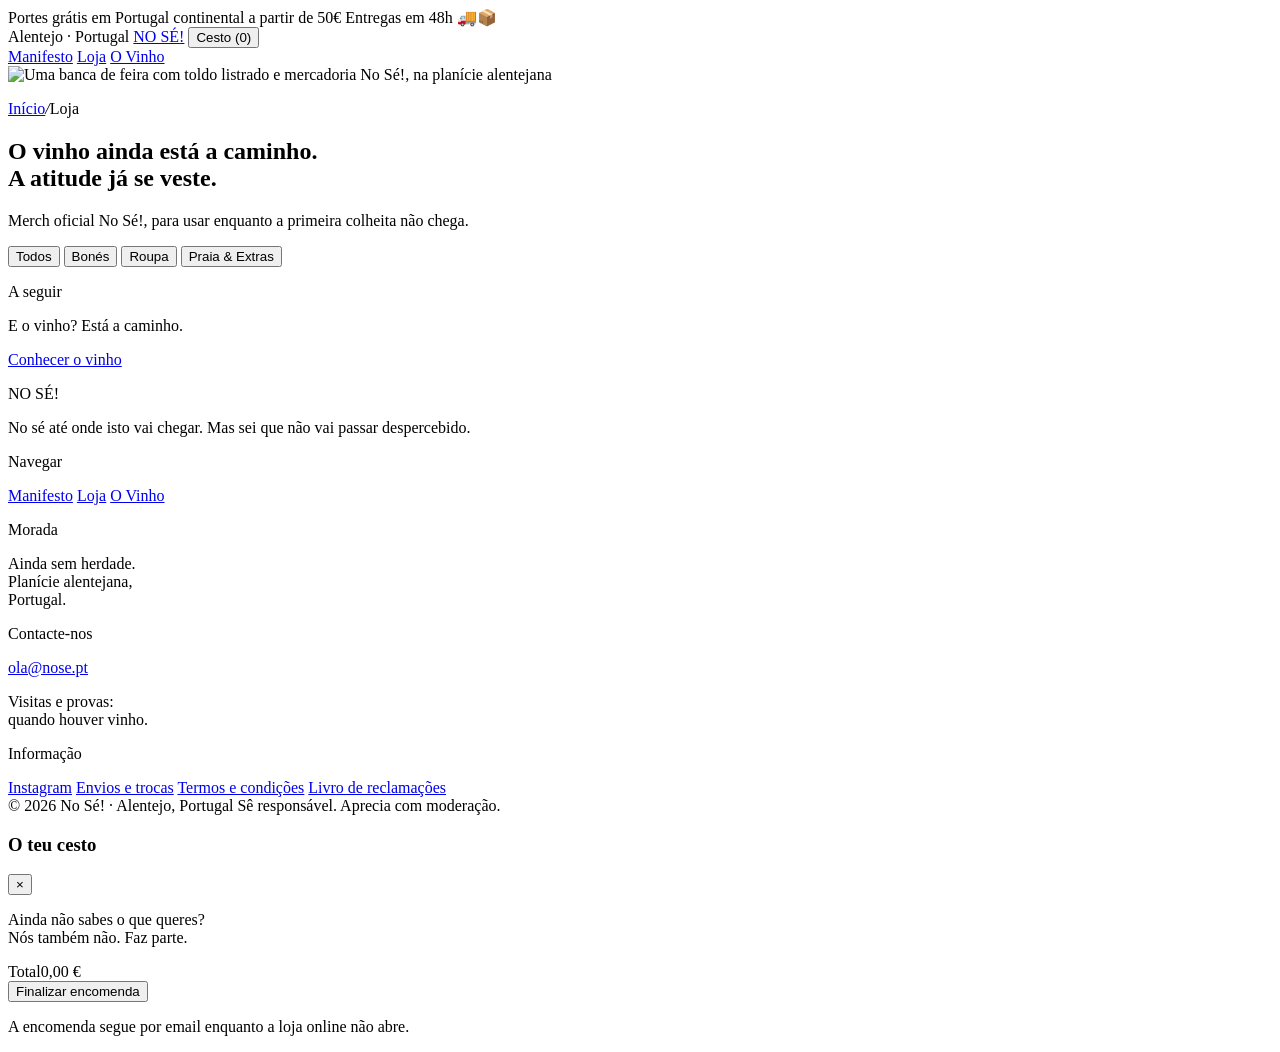
==== loja.html @ ab3689e9 "Create landing page" ====
<!DOCTYPE html>
<html lang="pt-PT">
<head>
<meta charset="UTF-8">
<meta name="viewport" content="width=device-width, initial-scale=1.0">
<title>Loja · NO SÉ!</title>
<meta name="description" content="Merch oficial No Sé!, para usar enquanto a primeira colheita não chega.">
<link rel="preconnect" href="https://fonts.googleapis.com">
<link rel="preconnect" href="https://fonts.gstatic.com" crossorigin>
<link href="https://fonts.googleapis.com/css2?family=Fraunces:ital,opsz,wght@0,9..144,300..800;1,9..144,300..800&family=Archivo:wght@400;500;600;700&display=swap" rel="stylesheet">
<link rel="stylesheet" href="assets/nose.css">
</head>
<body>

<div class="announce">
  <span class="msg msg--1">Portes grátis em Portugal continental a partir de 50&euro;</span>
  <span class="msg msg--2">Entregas em 48h 🚚📦</span>
</div>

<header>
  <div class="header-in">
    <span class="header-l">Alentejo · Portugal</span>
    <a class="logo" href="index.html">NO SÉ<span class="bang">!</span></a>
    <span class="header-r">
      <button class="cart-btn" onclick="toggleCart()">Cesto (<span id="cart-count">0</span>)</button>
    </span>
  </div>
  <nav class="main">
    <a href="manifesto.html">Manifesto</a>
    <a href="loja.html" class="active" aria-current="page">Loja</a>
    <a href="vinho.html">O Vinho</a>
  </nav>
</header>

<main>

<section class="hero hero-mid">
  <img class="hero-bg" src="assets/img/loja.svg" alt="Uma banca de feira com toldo listrado e mercadoria No Sé!, na planície alentejana">
  <div class="hero-scrim"></div>
  <div class="hero-in">
    <p class="crumb"><a href="index.html">Início</a><i>/</i>Loja</p>
    <h1 class="page-title">O vinho ainda está a caminho.<br>A atitude já se veste.</h1>
    <p class="hero-sub">Merch oficial No Sé!, para usar enquanto a primeira colheita não chega.</p>
  </div>
</section>

<section class="sec">
  <div class="sec-in">
    <div class="filters" role="group" aria-label="Filtrar produtos">
      <button class="filter active" data-cat="todos">Todos</button>
      <button class="filter" data-cat="bones">Bonés</button>
      <button class="filter" data-cat="roupa">Roupa</button>
      <button class="filter" data-cat="extras">Praia &amp; Extras</button>
    </div>
    <div class="grid" id="grid"></div>
  </div>
</section>

<section class="next">
  <div class="next-in">
    <div>
      <p class="next-l">A seguir</p>
      <p class="next-t">E o vinho? Está a caminho.</p>
    </div>
    <a class="btn btn-solid" href="vinho.html">Conhecer o vinho</a>
  </div>
</section>

</main>

<footer>
  <div class="foot-top">
    <p class="foot-logo">NO SÉ<span class="bang">!</span></p>
    <p class="foot-tag">No sé até onde isto vai chegar. Mas sei que não vai passar despercebido.</p>
  </div>
  <div class="foot-in">
    <div class="foot-col">
      <p class="foot-h">Navegar</p>
      <a href="manifesto.html">Manifesto</a>
      <a href="loja.html">Loja</a>
      <a href="vinho.html">O Vinho</a>
    </div>
    <div class="foot-col">
      <p class="foot-h">Morada</p>
      <p>Ainda sem herdade.<br>Planície alentejana,<br>Portugal.</p>
    </div>
    <div class="foot-col">
      <p class="foot-h">Contacte-nos</p>
      <a href="mailto:ola@nose.pt">ola@nose.pt</a>
      <p>Visitas e provas:<br>quando houver vinho.</p>
    </div>
    <div class="foot-col">
      <p class="foot-h">Informação</p>
      <a href="#" aria-disabled="true">Instagram</a>
      <a href="#" aria-disabled="true">Envios e trocas</a>
      <a href="#" aria-disabled="true">Termos e condições</a>
      <a href="#" aria-disabled="true">Livro de reclamações</a>
    </div>
  </div>
  <div class="foot-bottom">
    <span>© 2026 No Sé! · Alentejo, Portugal</span>
    <span>Sê responsável. Aprecia com moderação.</span>
  </div>
</footer>

<div class="drawer-bg" onclick="toggleCart(false)"></div>
<aside class="drawer" aria-label="Cesto de compras">
  <div class="drawer-head">
    <h3>O teu cesto</h3>
    <button class="drawer-close" onclick="toggleCart(false)" aria-label="Fechar">×</button>
  </div>
  <div class="drawer-items" id="drawer-items">
    <p class="drawer-empty">Ainda não sabes o que queres?<br>Nós também não. Faz parte.</p>
  </div>
  <div class="drawer-foot" id="drawer-foot">
    <div class="drawer-total"><span>Total</span><span id="cart-total">0,00 €</span></div>
    <button class="checkout" onclick="checkout()">Finalizar encomenda</button>
    <p class="drawer-note">A encomenda segue por email enquanto a loja online não abre.</p>
  </div>
</aside>

<script src="assets/produtos.js"></script>
<script src="assets/nose.js"></script>
</body>
</html>
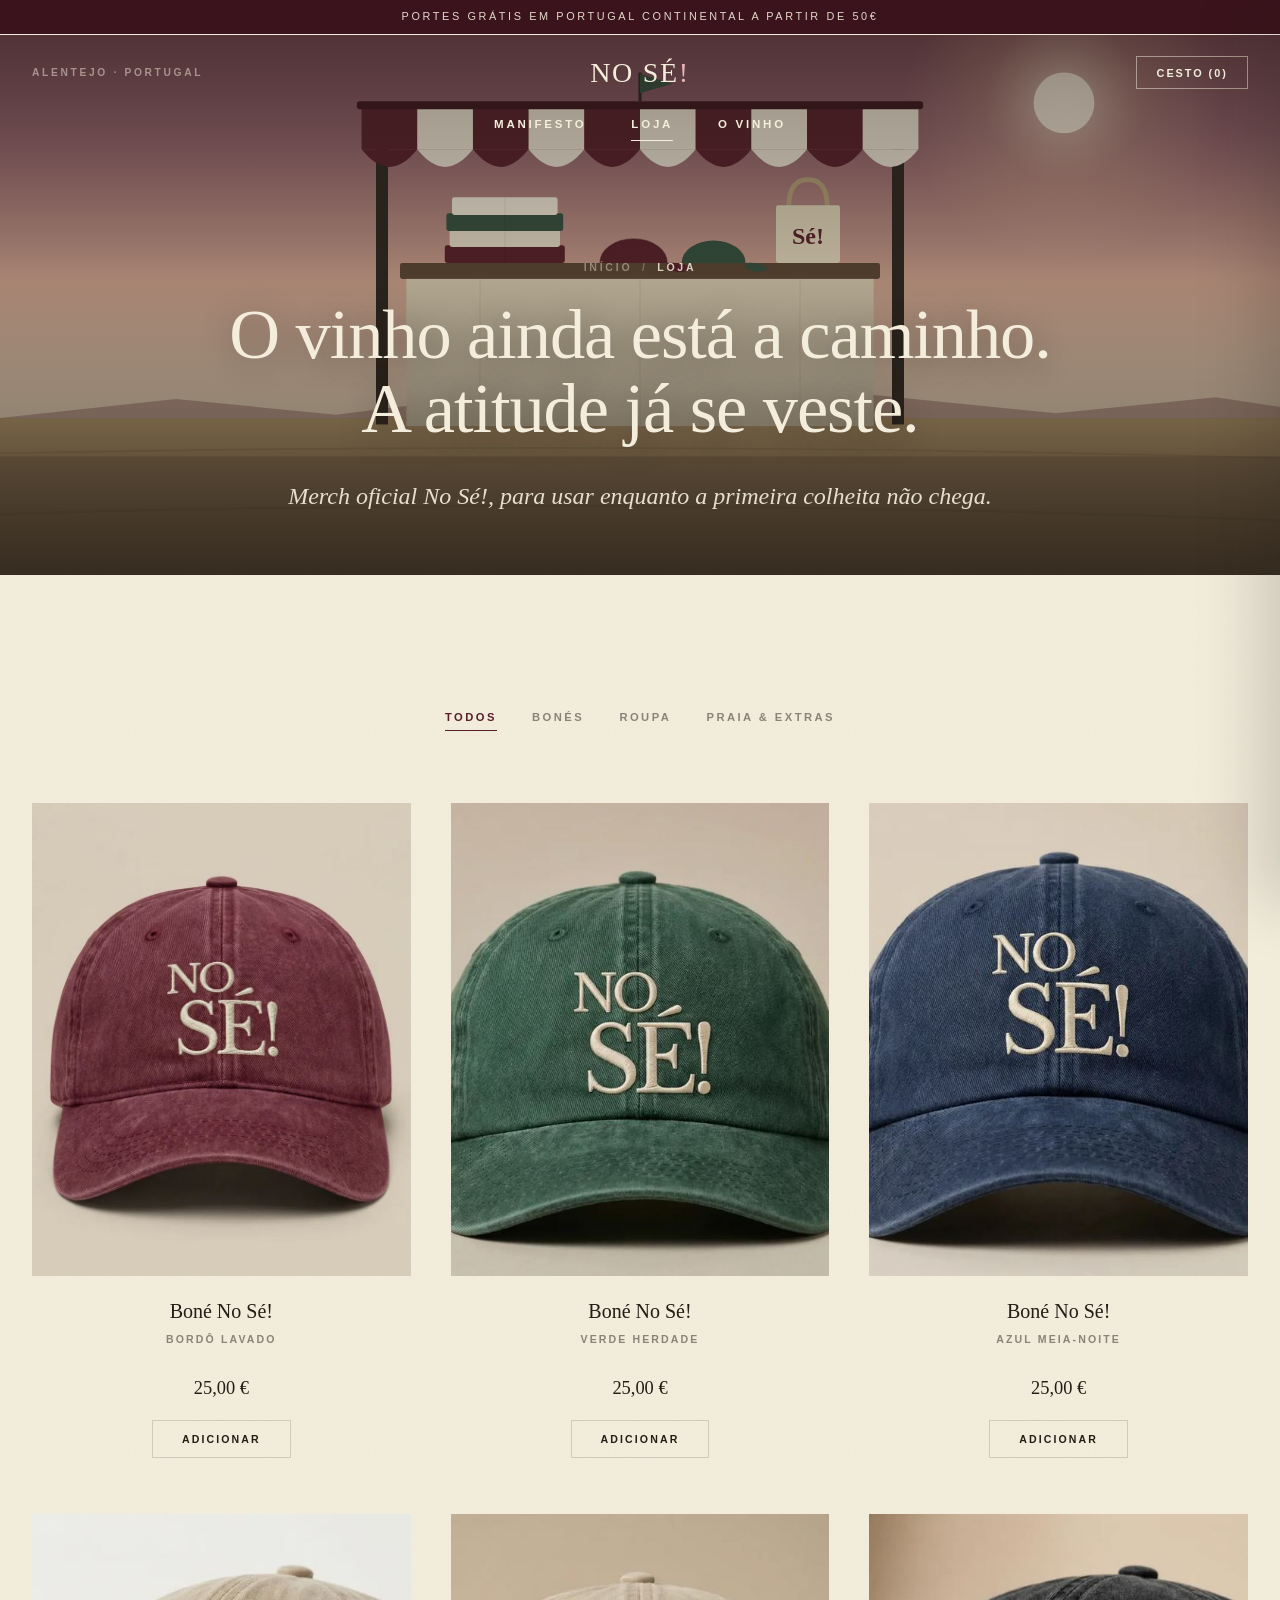
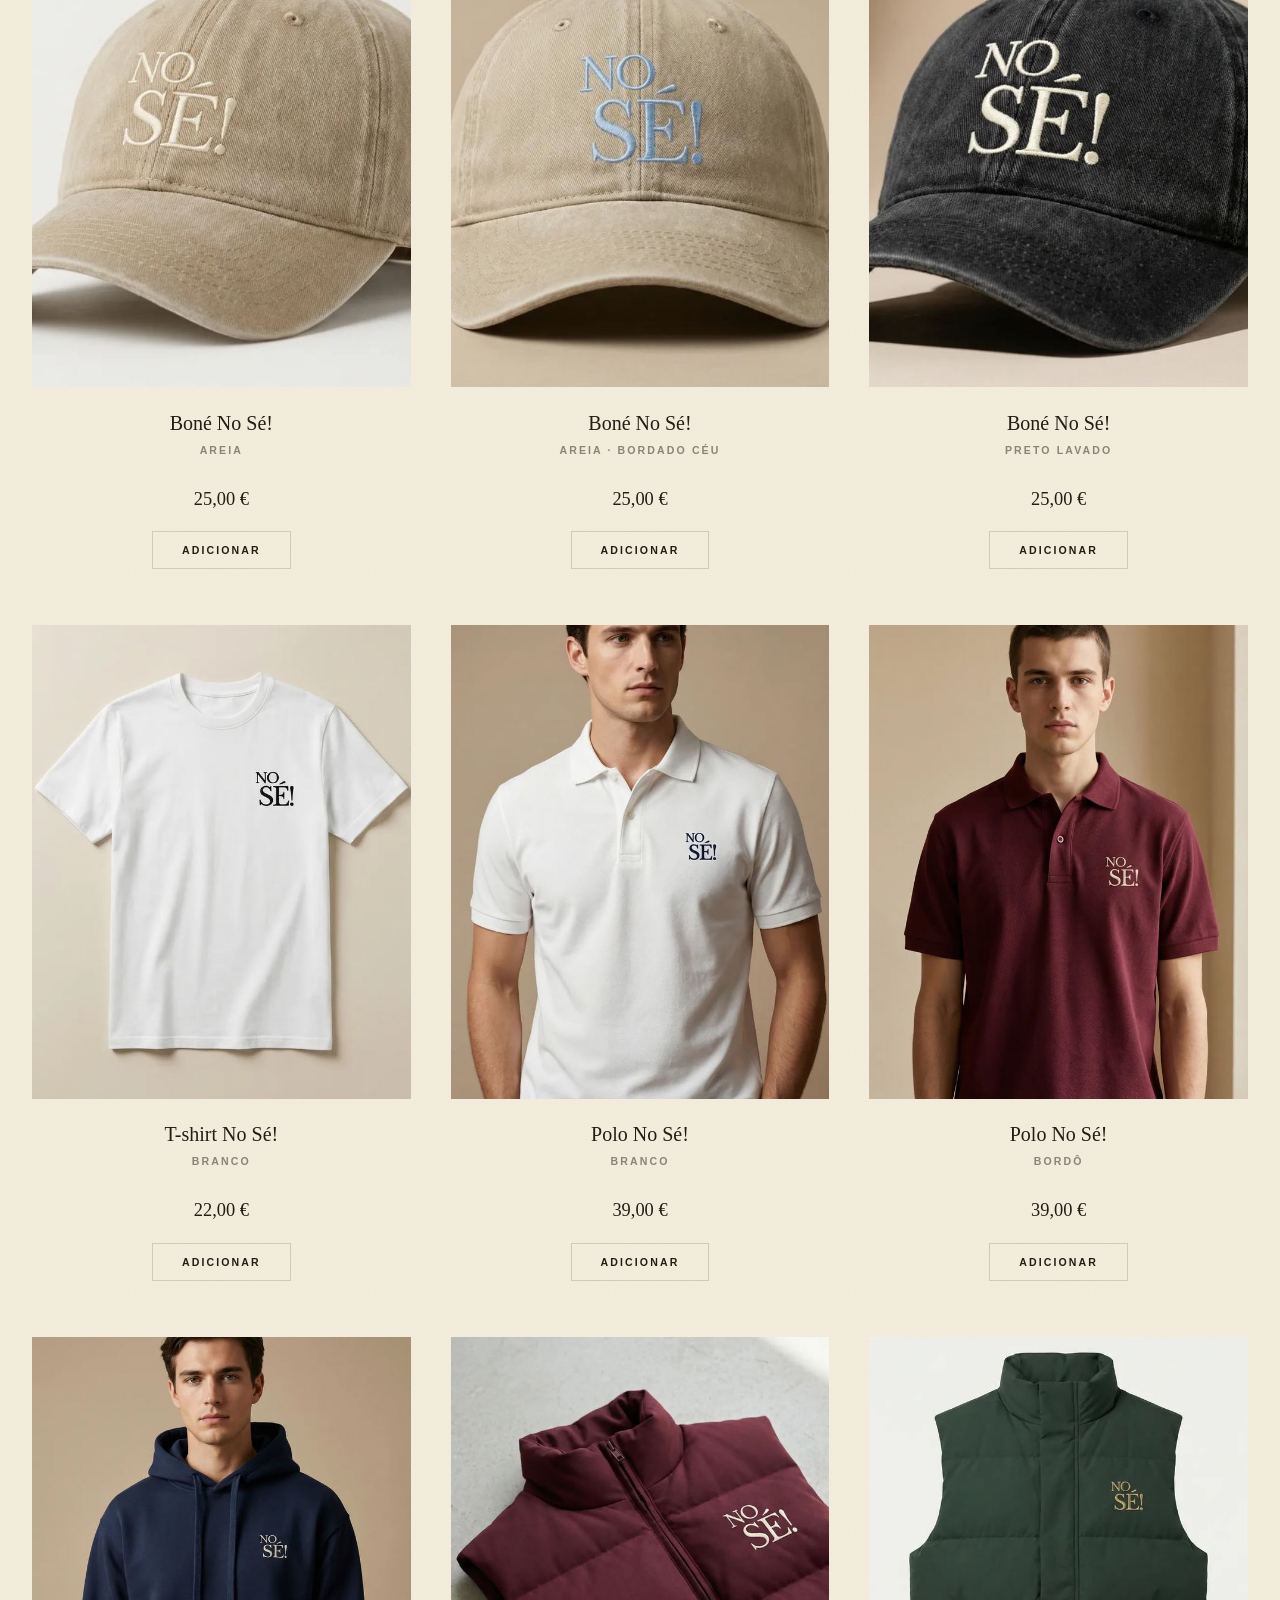
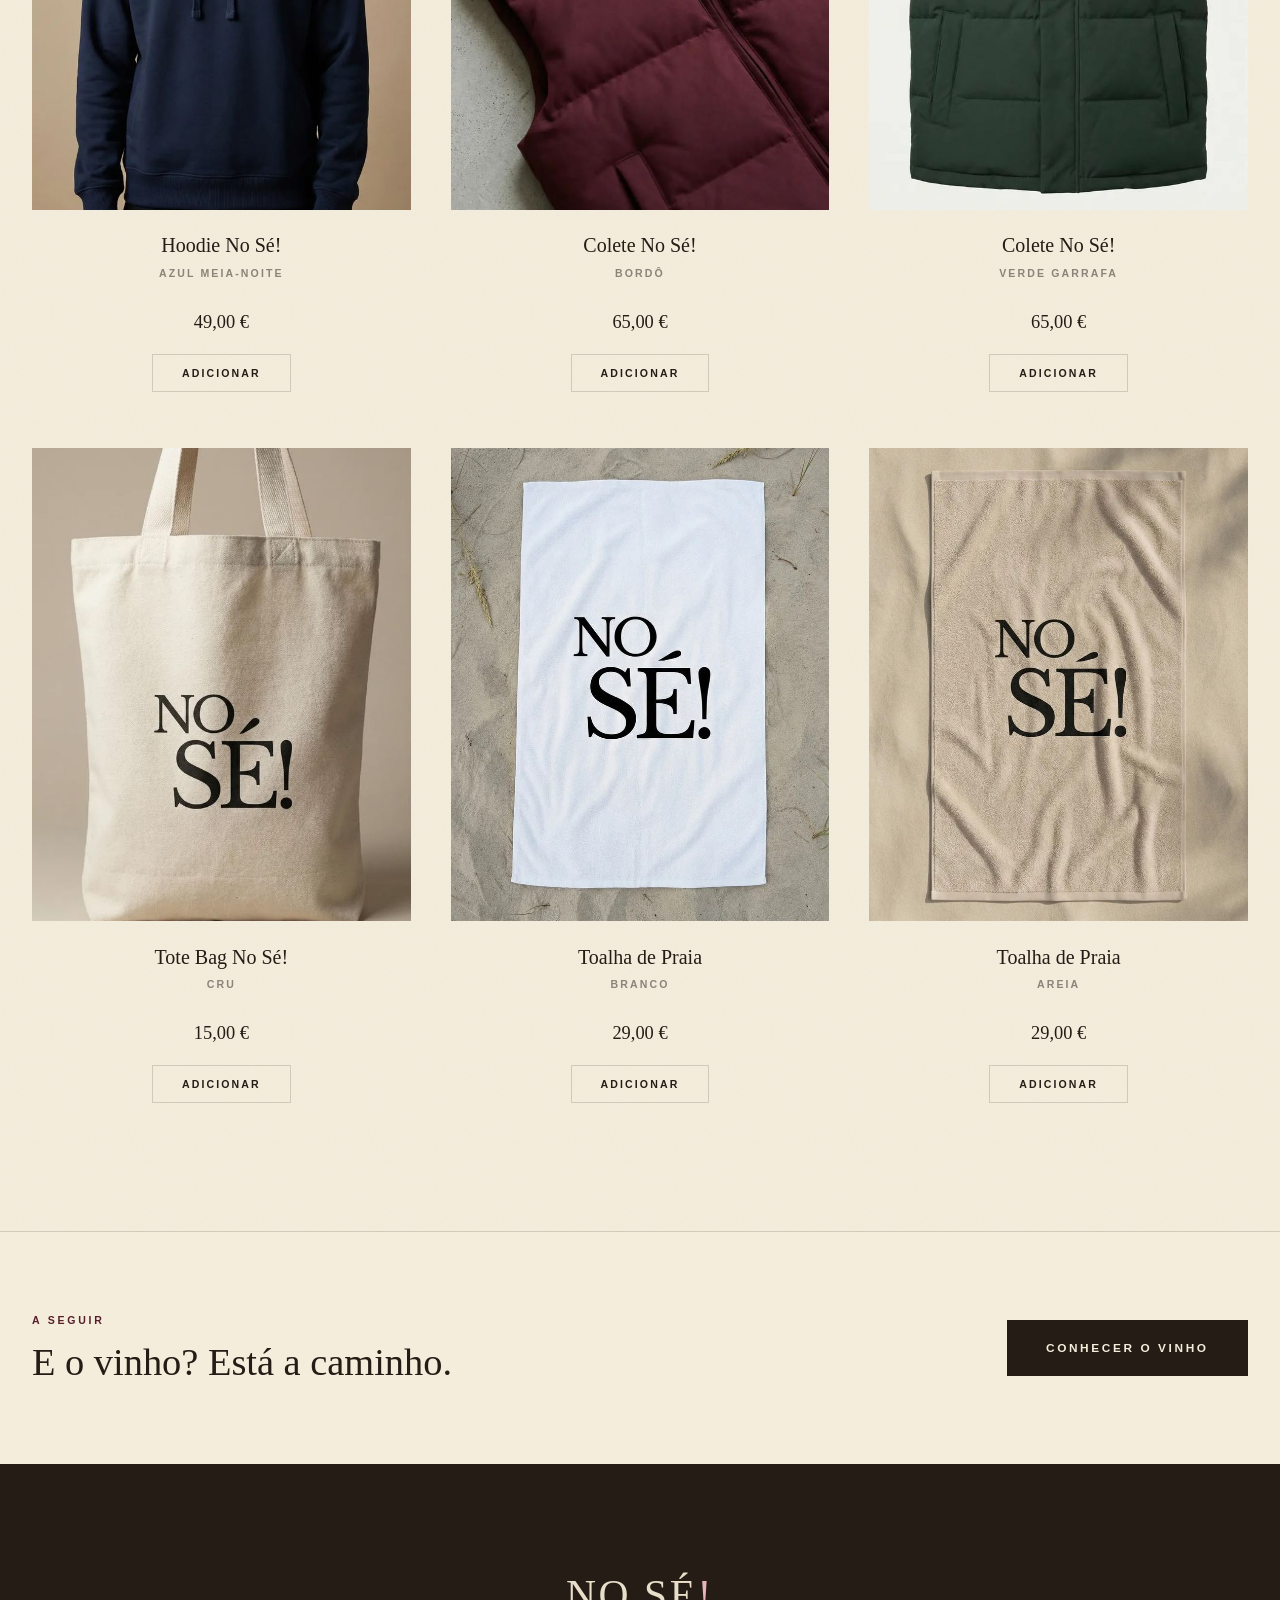
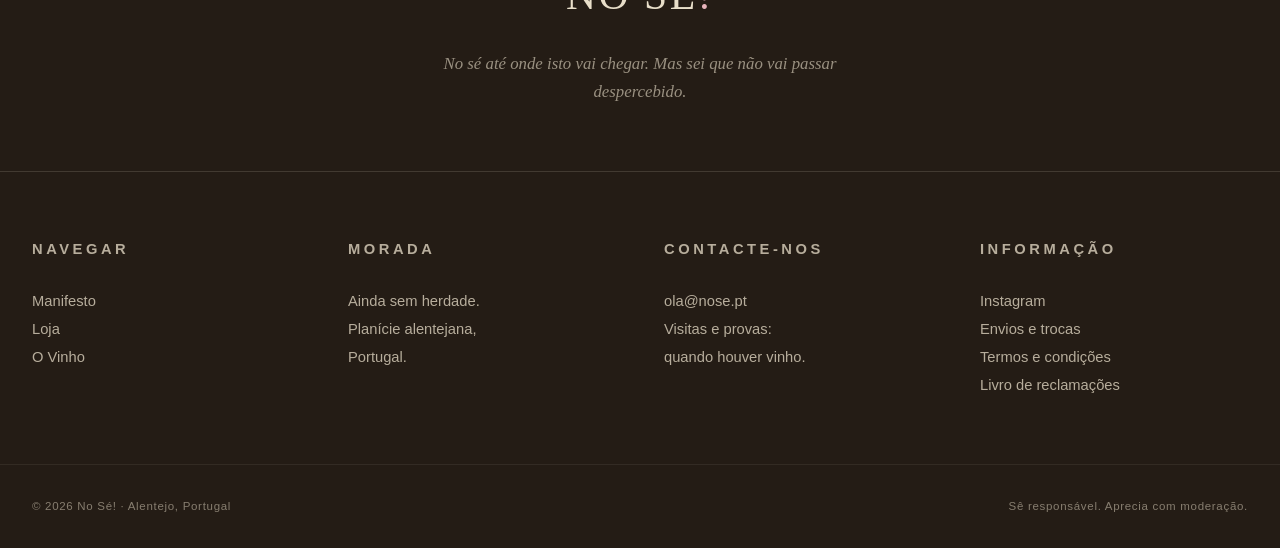
==== commit 511d1fac: "Add files via upload" ====
--- a/loja.html
+++ b/loja.html
@@ -8,6 +8,7 @@
 <link rel="preconnect" href="https://fonts.googleapis.com">
 <link rel="preconnect" href="https://fonts.gstatic.com" crossorigin>
 <link href="https://fonts.googleapis.com/css2?family=Fraunces:ital,opsz,wght@0,9..144,300..800;1,9..144,300..800&family=Archivo:wght@400;500;600;700&display=swap" rel="stylesheet">
+<link rel="icon" type="image/svg+xml" href="assets/favicon.svg">
 <link rel="stylesheet" href="assets/nose.css">
 </head>
 <body>
--- a/assets/nose.css
+++ b/assets/nose.css
@@ -0,0 +1,614 @@
+/* ==========================================================================
+   NO SÉ! — linguagem visual de herdade alentejana
+   Mantém a paleta e a voz do NoSé!; adopta o formato: logótipo centrado,
+   hero de imagem inteira, bandas alternadas foto/texto, muito ar, rodapé
+   institucional.
+   ========================================================================== */
+
+:root{
+  --areia:#E8DEC9;
+  --cru:#F4EDDC;
+  --bordo:#571E29;
+  --bordo-deep:#3B131C;
+  --tinta:#241C15;
+  --garrafa:#33503F;
+  --linha:rgba(36,28,21,.16);
+
+  --grao:url("data:image/svg+xml,%3Csvg xmlns='http://www.w3.org/2000/svg' width='240' height='240'%3E%3Cfilter id='g'%3E%3CfeTurbulence type='fractalNoise' baseFrequency='0.85' numOctaves='3' stitchTiles='stitch'/%3E%3C/filter%3E%3Crect width='100%25' height='100%25' filter='url(%23g)' opacity='0.06'/%3E%3C/svg%3E");
+  /* Azulejo mantido, mas discreto: aqui manda a imagem e o espaço. */
+  --azulejo:url("data:image/svg+xml,%3Csvg xmlns='http://www.w3.org/2000/svg' width='48' height='48' viewBox='0 0 48 48'%3E%3Cg stroke='%23571E29' stroke-width='1' fill='none' opacity='.06'%3E%3Cpath d='M-2 -2 L50 50 M50 -2 L-2 50'/%3E%3C/g%3E%3Cg fill='%23571E29' opacity='.07'%3E%3Cpath d='M24 17 Q28 20 24 24 Q20 20 24 17 Z M24 31 Q28 28 24 24 Q20 28 24 31 Z M17 24 Q20 28 24 24 Q20 20 17 24 Z M31 24 Q28 28 24 24 Q28 20 31 24 Z'/%3E%3C/g%3E%3C/svg%3E");
+
+  --serif:"Fraunces", Georgia, "Times New Roman", serif;
+  --sans:"Archivo", -apple-system, "Segoe UI", Helvetica, Arial, sans-serif;
+}
+
+*{margin:0;padding:0;box-sizing:border-box}
+html{scroll-behavior:smooth}
+body{
+  background-color:var(--cru);
+  background-image:var(--grao);
+  background-size:240px 240px;
+  color:var(--tinta);
+  font-family:var(--sans);
+  font-size:16px;
+  line-height:1.7;
+  -webkit-font-smoothing:antialiased;
+}
+img{display:block;max-width:100%}
+a{color:inherit;text-decoration:none}
+button{font-family:var(--sans);cursor:pointer}
+::selection{background:var(--bordo);color:var(--cru)}
+
+/* ---------- Tipografia comum ---------- */
+.eyebrow{
+  font-size:.7rem;letter-spacing:.32em;text-transform:uppercase;
+  font-weight:600;color:var(--bordo);margin-bottom:1.6rem;
+}
+.display{
+  font-family:var(--serif);font-weight:300;
+  font-size:clamp(2.4rem,4.6vw,4rem);line-height:1.08;letter-spacing:-.015em;
+}
+.lead{
+  font-family:var(--serif);font-style:italic;font-weight:300;
+  font-size:clamp(1.15rem,1.9vw,1.5rem);line-height:1.55;
+  max-width:34em;opacity:.85;
+}
+.corpo{max-width:36em;margin-top:1.6rem;opacity:.82;font-size:1.02rem}
+.corpo + .corpo{margin-top:1.1rem}
+.rule{width:56px;height:1px;background:var(--bordo);opacity:.5;margin:2.2rem 0}
+
+/* ---------- Botões ---------- */
+.btn{
+  display:inline-block;padding:1.05rem 2.4rem;
+  font-size:.74rem;font-weight:600;letter-spacing:.22em;text-transform:uppercase;
+  border:1px solid var(--tinta);transition:background .28s ease,color .28s ease,border-color .28s ease;
+}
+.btn-solid{background:var(--tinta);color:var(--cru)}
+.btn-solid:hover{background:var(--bordo);border-color:var(--bordo)}
+.btn-ghost{background:transparent;color:var(--tinta)}
+.btn-ghost:hover{background:var(--tinta);color:var(--cru)}
+.btn-claro{border-color:var(--cru);color:var(--cru);background:transparent}
+.btn-claro:hover{background:var(--cru);color:var(--bordo-deep)}
+.btn-claro-solid{background:var(--cru);color:var(--bordo-deep);border-color:var(--cru)}
+.btn-claro-solid:hover{background:transparent;color:var(--cru)}
+
+/* ---------- Barra de anúncio (rotativa) ---------- */
+.announce{
+  position:relative;overflow:hidden;z-index:60;
+  background:var(--bordo-deep);color:rgba(244,237,220,.9);
+  font-size:.68rem;letter-spacing:.24em;text-transform:uppercase;font-weight:500;
+}
+/* As mensagens deslizam na vertical, uma de cada vez. A 1ª fica no fluxo
+   (define a altura da barra); a 2ª sobrepõe-se em absoluto. */
+.announce .msg{
+  display:flex;align-items:center;justify-content:center;text-align:center;
+  padding:.7rem 1.2rem;line-height:1.1;
+  animation:ann-rot 9s infinite;
+}
+.announce .msg--2{position:absolute;inset:0;opacity:0;animation-delay:-4.5s}
+@keyframes ann-rot{
+  0%   {opacity:0;transform:translateY(100%)}
+  6%   {opacity:1;transform:translateY(0)}
+  44%  {opacity:1;transform:translateY(0)}
+  50%  {opacity:0;transform:translateY(-100%)}
+  100% {opacity:0;transform:translateY(-100%)}
+}
+/* Sem movimento: mostra as duas mensagens lado a lado, estáticas. */
+@media(prefers-reduced-motion:reduce){
+  .announce{overflow:visible;padding:.65rem 1.2rem;text-align:center}
+  .announce .msg{position:static;display:inline;padding:0;animation:none;opacity:1;transform:none}
+  .announce .msg--2::before{content:" · "}
+}
+
+/* ---------- Cabeçalho: logótipo ao centro ---------- */
+header{
+  position:sticky;top:0;z-index:50;
+  background:rgba(244,237,220,.94);
+  backdrop-filter:blur(10px);
+  border-bottom:1px solid var(--linha);
+  transition:background .3s ease,border-color .3s ease;
+}
+/* Sobre o hero o cabeçalho fica transparente e a tipografia inverte.
+   Mantém-se sticky (no fluxo) — é o hero que sobe para debaixo dele
+   (ver .hero margin-top). Usar position:fixed punha-o por baixo da
+   barra de anúncio e cortava o logótipo. */
+/* Sobre o hero: transparente E sem desfoque. O backdrop-filter herdado
+   embaciava as ilustrações que agora ficam no topo (peças, folhas da videira). */
+body.hero-top header{
+  background:transparent;border-bottom-color:transparent;
+  backdrop-filter:none;-webkit-backdrop-filter:none;
+}
+body.hero-top header .logo,
+body.hero-top header nav.main a,
+body.hero-top header .cart-btn,
+body.hero-top header .header-l{color:var(--cru)}
+body.hero-top header .cart-btn{border-color:rgba(244,237,220,.5)}
+body.hero-top header .cart-btn:hover{background:var(--cru);color:var(--bordo-deep);border-color:var(--cru)}
+body.hero-top header nav.main a::after{background:var(--cru)}
+body.hero-top .logo .bang{color:#E8B4BC}
+
+.header-in{
+  max-width:1320px;margin:0 auto;padding:1.35rem 2rem 1.1rem;
+  display:grid;grid-template-columns:1fr auto 1fr;align-items:center;gap:1rem;
+}
+.header-l{font-size:.64rem;letter-spacing:.26em;text-transform:uppercase;opacity:.5;font-weight:600}
+.logo{
+  font-family:var(--serif);font-weight:400;font-size:1.75rem;
+  letter-spacing:.06em;line-height:1;white-space:nowrap;text-align:center;
+}
+.logo .bang{color:var(--bordo)}
+.header-r{display:flex;justify-content:flex-end}
+.cart-btn{
+  background:transparent;color:var(--tinta);border:1px solid var(--linha);
+  padding:.6rem 1.2rem;font-size:.68rem;font-weight:600;letter-spacing:.18em;
+  text-transform:uppercase;transition:background .25s,color .25s,border-color .25s;
+}
+.cart-btn:hover{background:var(--tinta);color:var(--cru);border-color:var(--tinta)}
+
+nav.main{
+  display:flex;justify-content:center;gap:2.8rem;
+  padding:.2rem 1rem 1rem;
+  font-size:.72rem;letter-spacing:.24em;text-transform:uppercase;font-weight:600;
+}
+nav.main a{position:relative;padding:.35rem 0;transition:color .25s}
+nav.main a::after{
+  content:"";position:absolute;left:50%;bottom:0;width:0;height:1px;
+  background:var(--bordo);transition:width .3s ease,left .3s ease;
+}
+nav.main a:hover::after,nav.main a:focus-visible::after,nav.main a.active::after{width:100%;left:0}
+nav.main a.active{color:var(--bordo)}
+body.hero-top nav.main a.active{color:var(--cru)}
+
+/* ---------- Hero de imagem inteira ---------- */
+.hero{
+  position:relative;
+  /* No telemóvel, 100vh conta com a barra do browser: o hero fica mais alto
+     que o ecrã e empurra o conteúdo. svh mede o ecrã real (com fallback). */
+  min-height:100vh;
+  min-height:100svh;
+  display:flex;align-items:center;justify-content:center;
+  text-align:center;overflow:hidden;background:var(--bordo-deep);
+  /* Sobe para debaixo do cabeçalho, que fica a flutuar por cima da imagem.
+     --header-h é medida em JS (a altura muda com o carregamento das fontes). */
+  margin-top:calc(-1 * var(--header-h, 112px));
+}
+.hero-bg{position:absolute;inset:0;width:100%;height:100%;object-fit:cover}
+/* Véu escuro. Ligeiro a meio (o horizonte foi baixado no SVG, por isso o
+   wordmark assenta no céu limpo) e denso em baixo, para os botões lerem. */
+.hero-scrim{
+  position:absolute;inset:0;
+  background:linear-gradient(180deg,rgba(36,28,21,.46) 0%,rgba(36,28,21,.22) 45%,rgba(36,28,21,.70) 100%);
+}
+.hero-in{
+  position:relative;z-index:2;color:var(--cru);max-width:1000px;
+  padding:calc(var(--header-h, 112px) + 5rem) 1.5rem 7rem;
+}
+.hero-eyebrow{
+  font-size:.7rem;letter-spacing:.36em;text-transform:uppercase;font-weight:600;
+  color:rgba(244,237,220,.8);margin-bottom:2rem;
+}
+.wordmark{
+  font-family:var(--serif);font-weight:300;
+  font-size:clamp(4rem,12vw,10rem);line-height:.92;letter-spacing:.01em;
+  text-shadow:0 6px 40px rgba(36,28,21,.35);
+}
+.wordmark .bang{color:#E8B4BC}
+.hero-sub{
+  font-family:var(--serif);font-style:italic;font-weight:300;
+  font-size:clamp(1.1rem,2vw,1.5rem);line-height:1.5;
+  max-width:30em;margin:2rem auto 2.8rem;color:rgba(244,237,220,.92);
+}
+.hero-ctas{display:flex;gap:1rem;justify-content:center;flex-wrap:wrap}
+.hero-cue{
+  position:absolute;bottom:2.2rem;left:50%;transform:translateX(-50%);z-index:2;
+  color:rgba(244,237,220,.65);font-size:.62rem;letter-spacing:.28em;text-transform:uppercase;
+  display:flex;flex-direction:column;align-items:center;gap:.8rem;
+}
+.hero-cue span{
+  display:block;width:1px;height:46px;background:rgba(244,237,220,.5);
+  transform-origin:top;animation:cue 2.4s ease-in-out infinite;
+}
+@keyframes cue{0%,100%{transform:scaleY(.35);opacity:.35}50%{transform:scaleY(1);opacity:1}}
+
+/* ---------- Bandas alternadas foto / texto ---------- */
+.band{display:grid;grid-template-columns:1fr 1fr;align-items:stretch;min-height:78vh}
+.band-media{position:relative;overflow:hidden;background:var(--areia)}
+.band-media img,.band-media svg{width:100%;height:100%;object-fit:cover;display:block}
+.band-text{display:flex;flex-direction:column;justify-content:center;padding:7rem 6rem}
+.band.invertida .band-media{order:2}
+.band.invertida .band-text{order:1}
+.band.escura{background:var(--bordo);color:var(--cru)}
+.band.escura .eyebrow{color:rgba(244,237,220,.7)}
+.band.escura .rule{background:var(--cru);opacity:.4}
+.band.areia{background:var(--areia);background-image:var(--azulejo);background-size:48px 48px}
+@media(max-width:980px){
+  .band{grid-template-columns:1fr;min-height:0}
+  .band-media{min-height:58vh}
+  .band.invertida .band-media,.band.invertida .band-text{order:0}
+  .band-text{padding:4.5rem 1.75rem}
+}
+
+/* Garrafa desenhada: dentro da banda, respira em vez de encher */
+.band-media.garrafa{
+  background:var(--cru);display:flex;align-items:center;justify-content:center;padding:4rem;
+}
+.band-media.garrafa .bottle{width:auto;height:auto;max-height:66vh;object-fit:contain}
+.bottle .lbl{font-family:var(--serif);font-weight:600;fill:var(--tinta)}
+.bottle .lbl-bang{fill:var(--bordo)}
+.bottle .lbl-sub{
+  font-family:var(--sans);font-weight:700;font-size:8.5px;letter-spacing:2.4px;fill:var(--bordo);
+}
+.band-cta{margin-top:2.6rem}
+
+/* ---------- Secções ---------- */
+.sec{padding:8rem 2rem}
+.sec-cta{text-align:center;margin-top:4rem}
+
+/* Vitrine: três portas para a loja */
+.vitrine{display:grid;grid-template-columns:repeat(3,1fr);gap:2.5rem}
+.vit{display:block;text-align:center}
+.vit-img{
+  display:block;position:relative;overflow:hidden;
+  aspect-ratio:3/4;background:var(--areia);margin-bottom:1.5rem;
+}
+.vit-img img{
+  width:100%;height:100%;object-fit:cover;
+  transition:transform .9s cubic-bezier(.2,.7,.3,1);
+}
+.vit:hover .vit-img img{transform:scale(1.05)}
+.vit-n{
+  display:block;font-family:var(--serif);font-weight:400;font-size:1.5rem;
+  margin-bottom:.4rem;
+}
+.vit-p{
+  display:block;font-size:.68rem;letter-spacing:.2em;text-transform:uppercase;
+  font-weight:600;color:var(--bordo);
+}
+@media(max-width:860px){.vitrine{grid-template-columns:1fr;gap:3rem}}
+.sec-in{max-width:1320px;margin:0 auto}
+.sec.areia{background:var(--areia);background-image:var(--azulejo);background-size:48px 48px}
+.sec.escura{background:var(--bordo);color:var(--cru)}
+.sec-head{max-width:44em;margin-bottom:4.5rem}
+.sec-head.centro{margin-left:auto;margin-right:auto;text-align:center}
+@media(max-width:760px){.sec{padding:5rem 1.5rem}}
+
+/* ---------- Hero de página interior ----------
+   Como o do index, mas mais baixo e com o texto ancorado em baixo, para
+   o assunto de cada arte (caminho, estendal, videira) ficar visível acima. */
+.hero.hero-mid{
+  min-height:60vh;min-height:60svh;
+  align-items:flex-end;
+  /* Reserva a altura do cabeçalho flutuante: com o texto ancorado em baixo,
+     num ecrã curto o bloco subia e a migalha ("Início / Loja") chocava com o
+     logótipo e o menu. Este padding impede-o de entrar na zona do cabeçalho;
+     e como é min-height, a banda cresce se o conteúdo não couber (não corta). */
+  padding-top:var(--header-h, 112px);
+}
+.hero.hero-mid .hero-in{padding:1.5rem 1.5rem 3.8rem;width:100%}
+.hero .crumb{color:rgba(244,237,220,.85);margin-bottom:1.3rem}
+.hero .crumb a{color:inherit}
+.hero .crumb a:hover{opacity:1}
+.hero-mid .page-title{color:var(--cru);text-shadow:0 4px 30px rgba(36,28,21,.4)}
+.hero-mid .hero-sub{margin-bottom:0}
+
+/* ---------- Cabeçalho de página interior (fallback, sem arte) ---------- */
+.page-head{
+  padding:7rem 2rem 5rem;text-align:center;
+  background:var(--areia);background-image:var(--azulejo);background-size:48px 48px;
+  border-bottom:1px solid var(--linha);
+}
+.crumb{
+  font-size:.66rem;letter-spacing:.26em;text-transform:uppercase;font-weight:600;
+  color:var(--bordo);margin-bottom:1.5rem;
+}
+.crumb a{opacity:.5;transition:opacity .2s}
+.crumb a:hover{opacity:1}
+.crumb i{font-style:normal;opacity:.35;margin:0 .6rem}
+.page-title{
+  font-family:var(--serif);font-weight:300;
+  font-size:clamp(2.6rem,5.5vw,4.6rem);line-height:1.05;letter-spacing:-.015em;
+}
+.page-lead{
+  font-family:var(--serif);font-style:italic;font-weight:300;
+  font-size:clamp(1.05rem,1.8vw,1.35rem);line-height:1.55;
+  max-width:34em;margin:1.6rem auto 0;opacity:.78;
+}
+
+/* ---------- Manifesto ---------- */
+.duo{display:grid;grid-template-columns:1fr 1fr}
+.duo-col{padding:5rem 4rem}
+.duo-col h3{font-family:var(--serif);font-weight:400;font-size:1.9rem;margin-bottom:2.5rem}
+.duo-col ul{list-style:none}
+.duo-col li{
+  font-family:var(--serif);font-style:italic;font-size:1.1rem;line-height:1.5;
+  padding:1.3rem 0;border-bottom:1px dotted var(--linha);
+}
+.duo-col li:last-child{border-bottom:0}
+.duo-col.sei{background:var(--bordo);color:var(--cru)}
+.duo-col.sei li{border-bottom-color:rgba(244,237,220,.22)}
+.fecho{
+  text-align:center;max-width:32em;margin:0 auto;padding:6rem 1.5rem;
+  font-family:var(--serif);font-weight:300;
+  font-size:clamp(1.5rem,3vw,2.2rem);line-height:1.35;
+}
+.fecho em{font-style:italic;color:var(--bordo);display:block}
+@media(max-width:860px){
+  .duo{grid-template-columns:1fr}
+  .duo-col{padding:3.5rem 1.75rem}
+}
+
+/* ---------- Loja ---------- */
+.filters{display:flex;gap:2.2rem;justify-content:center;flex-wrap:wrap;margin-bottom:4.5rem}
+.filter{
+  border:0;background:transparent;padding:.5rem 0;position:relative;
+  font-size:.7rem;font-weight:600;letter-spacing:.22em;text-transform:uppercase;
+  color:rgba(36,28,21,.5);transition:color .25s;
+}
+.filter::after{
+  content:"";position:absolute;left:50%;bottom:0;width:0;height:1px;
+  background:var(--bordo);transition:width .3s ease,left .3s ease;
+}
+.filter:hover{color:var(--tinta)}
+.filter.active{color:var(--bordo)}
+.filter.active::after{width:100%;left:0}
+
+.grid{display:grid;grid-template-columns:repeat(auto-fill,minmax(280px,1fr));gap:3.5rem 2.5rem}
+.card{background:transparent;display:flex;flex-direction:column}
+.card-img{
+  position:relative;aspect-ratio:4/5;overflow:hidden;
+  background:var(--areia);margin-bottom:1.4rem;
+}
+.card-img img{
+  width:100%;height:100%;object-fit:cover;
+  transition:opacity .5s ease,transform .8s cubic-bezier(.2,.7,.3,1);
+}
+.card-img img.hover{position:absolute;inset:0;opacity:0}
+.card:hover .card-img img{transform:scale(1.04)}
+.card:hover .card-img img.hover{opacity:1}
+.card-body{display:flex;flex-direction:column;gap:.4rem;flex:1;text-align:center}
+.card-name{font-family:var(--serif);font-weight:400;font-size:1.25rem;line-height:1.3}
+.card-var{
+  font-size:.66rem;letter-spacing:.2em;text-transform:uppercase;
+  color:rgba(36,28,21,.5);font-weight:600;
+}
+.card-foot{margin-top:1.1rem;display:flex;flex-direction:column;align-items:center;gap:1rem}
+.price{font-family:var(--serif);font-weight:400;font-size:1.15rem}
+.add{
+  background:transparent;color:var(--tinta);border:1px solid var(--linha);
+  padding:.75rem 1.8rem;font-size:.66rem;font-weight:600;letter-spacing:.2em;
+  text-transform:uppercase;transition:background .25s,color .25s,border-color .25s;
+}
+.add:hover{background:var(--bordo);color:var(--cru);border-color:var(--bordo)}
+.add.added{background:var(--garrafa);color:var(--cru);border-color:var(--garrafa)}
+
+/* ---------- Ficha técnica ---------- */
+.ficha{
+  max-width:56em;margin:0 auto;
+  display:grid;grid-template-columns:1fr 1fr;gap:0 4rem;
+}
+.ficha-l{
+  display:flex;justify-content:space-between;align-items:baseline;gap:1.5rem;
+  padding:1.5rem 0;border-bottom:1px dotted var(--linha);
+}
+.ficha-k{
+  font-size:.66rem;letter-spacing:.22em;text-transform:uppercase;
+  font-weight:600;color:var(--bordo);white-space:nowrap;
+}
+.ficha-v{font-family:var(--serif);font-style:italic;font-size:1.1rem;text-align:right}
+@media(max-width:760px){.ficha{grid-template-columns:1fr;gap:0}}
+
+/* ---------- Newsletter ---------- */
+.news-form{display:flex;gap:0;margin-top:2.5rem;max-width:30rem;flex-wrap:wrap}
+.news-form input{
+  flex:1;min-width:200px;background:transparent;
+  border:0;border-bottom:1px solid rgba(244,237,220,.45);
+  color:var(--cru);padding:1rem .2rem;font-family:var(--sans);font-size:.95rem;
+  outline:none;transition:border-color .25s;
+}
+.news-form input::placeholder{color:rgba(244,237,220,.45)}
+.news-form input:focus{border-bottom-color:var(--cru)}
+.news-form button{
+  background:transparent;color:var(--cru);border:0;
+  border-bottom:1px solid rgba(244,237,220,.45);
+  padding:1rem 0 1rem 1.6rem;font-weight:600;font-size:.7rem;letter-spacing:.22em;
+  text-transform:uppercase;transition:color .25s;white-space:nowrap;
+}
+.news-form button:hover{color:#E8B4BC}
+.news-ok{margin-top:1.4rem;font-family:var(--serif);font-style:italic;font-size:1.05rem;display:none}
+
+/* ---------- Faixa "a seguir" ---------- */
+.next{border-top:1px solid var(--linha);background:var(--cru)}
+.next-in{
+  max-width:1320px;margin:0 auto;padding:5rem 2rem;
+  display:flex;align-items:center;justify-content:space-between;gap:2rem;flex-wrap:wrap;
+}
+.next-l{
+  font-size:.66rem;letter-spacing:.26em;text-transform:uppercase;
+  font-weight:600;color:var(--bordo);margin-bottom:.6rem;
+}
+.next-t{font-family:var(--serif);font-weight:300;font-size:clamp(1.6rem,3vw,2.4rem);line-height:1.15}
+
+/* ---------- Rodapé institucional ---------- */
+footer{background:var(--tinta);color:var(--areia);padding-top:6rem}
+.foot-top{
+  max-width:1320px;margin:0 auto;padding:0 2rem 4rem;text-align:center;
+  border-bottom:1px solid rgba(244,237,220,.14);
+}
+.foot-logo{font-family:var(--serif);font-weight:300;font-size:2.6rem;letter-spacing:.06em}
+.foot-logo .bang{color:#E8B4BC}
+.foot-tag{
+  font-family:var(--serif);font-style:italic;font-size:1.05rem;
+  opacity:.6;max-width:26em;margin:1.2rem auto 0;
+}
+.foot-in{
+  max-width:1320px;margin:0 auto;padding:4rem 2rem;
+  display:grid;grid-template-columns:repeat(4,1fr);gap:3rem;
+}
+.foot-h{
+  font-size:.66rem;letter-spacing:.24em;text-transform:uppercase;
+  font-weight:600;margin-bottom:1.5rem;opacity:.5;
+}
+.foot-col p,.foot-col a{display:block;font-size:.92rem;opacity:.75;line-height:1.9}
+.foot-col a{transition:opacity .2s,color .2s}
+.foot-col a:hover{opacity:1;color:#E8B4BC}
+.foot-bottom{
+  border-top:1px solid rgba(244,237,220,.14);
+  max-width:1320px;margin:0 auto;padding:2rem;
+  display:flex;justify-content:space-between;gap:1.5rem;flex-wrap:wrap;
+  font-size:.72rem;letter-spacing:.06em;opacity:.5;
+}
+@media(max-width:900px){
+  .foot-in{grid-template-columns:1fr 1fr;gap:2.5rem}
+  .foot-bottom{flex-direction:column;text-align:center}
+}
+@media(max-width:560px){.foot-in{grid-template-columns:1fr;text-align:center}}
+
+/* ---------- Cesto (gaveta) ---------- */
+.drawer-bg{
+  position:fixed;inset:0;background:rgba(36,28,21,.55);
+  opacity:0;pointer-events:none;transition:opacity .3s ease;z-index:80;
+}
+body.cart-open .drawer-bg{opacity:1;pointer-events:auto}
+.drawer{
+  position:fixed;top:0;right:0;bottom:0;width:min(430px,100%);
+  background:var(--cru);z-index:90;display:flex;flex-direction:column;
+  transform:translateX(100%);transition:transform .38s cubic-bezier(.4,0,.2,1);
+  box-shadow:-20px 0 60px rgba(36,28,21,.18);
+}
+body.cart-open .drawer{transform:none}
+.drawer-head{
+  display:flex;align-items:center;justify-content:space-between;
+  padding:1.8rem;border-bottom:1px solid var(--linha);
+}
+.drawer-head h3{font-family:var(--serif);font-weight:400;font-size:1.4rem}
+.drawer-close{background:transparent;border:0;font-size:1.8rem;line-height:1;color:var(--tinta);opacity:.6}
+.drawer-close:hover{opacity:1}
+.drawer-items{flex:1;overflow-y:auto;padding:1.4rem 1.8rem}
+.drawer-empty{
+  font-family:var(--serif);font-style:italic;text-align:center;
+  padding:4rem 1rem;opacity:.55;line-height:1.7;
+}
+.d-item{
+  display:grid;grid-template-columns:64px 1fr auto;gap:1rem;align-items:center;
+  padding:1.2rem 0;border-bottom:1px solid var(--linha);
+}
+.d-item img{width:64px;height:78px;object-fit:cover;background:var(--areia)}
+.d-name{font-family:var(--serif);font-size:1rem;line-height:1.3}
+.d-var{
+  font-size:.62rem;letter-spacing:.16em;text-transform:uppercase;
+  opacity:.55;font-weight:600;margin-bottom:.5rem;
+}
+.d-qty{display:flex;align-items:center;gap:.7rem}
+.d-qty button{
+  width:24px;height:24px;border:1px solid var(--linha);background:transparent;
+  font-size:.9rem;line-height:1;color:var(--tinta);transition:background .2s,color .2s;
+}
+.d-qty button:hover{background:var(--tinta);color:var(--cru)}
+.d-qty span{font-size:.9rem;min-width:1.2em;text-align:center}
+.d-price{font-family:var(--serif);font-size:1rem}
+.drawer-foot{padding:1.6rem 1.8rem 2rem;border-top:1px solid var(--linha);display:none}
+.drawer-total{
+  display:flex;justify-content:space-between;align-items:baseline;
+  font-family:var(--serif);font-size:1.3rem;margin-bottom:1.4rem;
+}
+.checkout{
+  width:100%;background:var(--bordo);color:var(--cru);border:0;padding:1.1rem;
+  font-size:.72rem;font-weight:600;letter-spacing:.2em;text-transform:uppercase;
+  transition:background .25s;
+}
+.checkout:hover{background:var(--bordo-deep)}
+.drawer-note{font-size:.76rem;opacity:.55;text-align:center;margin-top:1rem;line-height:1.6}
+
+/* ---------- Movimento ---------- */
+.reveal{opacity:0;transform:translateY(22px);transition:opacity .9s ease,transform .9s cubic-bezier(.2,.7,.3,1)}
+.reveal.on{opacity:1;transform:none}
+
+@media(prefers-reduced-motion:reduce){
+  *,*::before,*::after{
+    animation-duration:.001ms!important;animation-iteration-count:1!important;
+    transition-duration:.001ms!important;
+  }
+  .reveal{opacity:1!important;transform:none!important}
+  html{scroll-behavior:auto}
+}
+
+/* ==========================================================================
+   TELEMÓVEL
+   ========================================================================== */
+
+/* Tablet / telemóvel largo: as bandas deixam de ser meias-páginas.
+   Sem isto, .band-media herda min-height em vh e estica sem controlo. */
+@media(max-width:980px){
+  .band-media{min-height:0}
+  .band-media img{height:auto;aspect-ratio:4/3}
+  .band-media.garrafa{padding:3.5rem 1.5rem}
+  .band-media.garrafa .bottle{max-height:46vh}
+}
+
+@media(max-width:760px){
+  /* --- Cabeçalho ---
+     A grelha de 3 colunas dependia do .header-l. Escondê-lo tirava uma coluna
+     e o logótipo deixava de estar ao centro. Passa a uma coluna só, com o
+     cesto ancorado à direita. */
+  .header-in{
+    grid-template-columns:1fr;justify-items:center;
+    position:relative;padding:1.05rem 4.75rem .5rem;
+  }
+  .header-l{display:none}
+  .header-r{position:absolute;right:1rem;top:.9rem}
+  .logo{font-size:1.5rem}
+  .cart-btn{padding:.5rem .8rem;font-size:.6rem;letter-spacing:.1em}
+  nav.main{
+    gap:1.5rem;font-size:.62rem;letter-spacing:.12em;
+    padding:.2rem .75rem .85rem;flex-wrap:wrap;
+  }
+
+  .announce{font-size:.6rem;letter-spacing:.14em;padding:.6rem .9rem}
+
+  /* --- Hero --- */
+  .hero-in{padding:calc(var(--header-h, 112px) + 2.5rem) 1.25rem 5.5rem}
+  .hero-eyebrow{font-size:.62rem;letter-spacing:.2em;margin-bottom:1.3rem}
+  .hero-sub{margin:1.5rem auto 2.2rem}
+  .hero-ctas{flex-direction:column;align-items:center;gap:.8rem}
+  .hero-ctas .btn{width:100%;max-width:300px;text-align:center}
+  .hero-cue{bottom:1.4rem}
+
+  /* --- Botões: menos espaçamento, mais área de toque --- */
+  .btn{padding:.95rem 1.8rem;font-size:.7rem;letter-spacing:.16em}
+
+  /* --- Cabeçalho de página --- */
+  .page-head{padding:4rem 1.5rem 3.2rem}
+
+  /* --- Loja: os filtros partiam-se com "Praia & Extras" sozinho --- */
+  .filters{gap:1rem 1.4rem;margin-bottom:3rem}
+  .filter{font-size:.64rem;letter-spacing:.14em}
+  .grid{gap:2.8rem 1.5rem}
+
+  /* --- Fecho de página --- */
+  .next-in{padding:3.5rem 1.5rem;flex-direction:column;align-items:flex-start}
+
+  /* --- Rodapé --- */
+  footer{padding-top:4rem}
+  .foot-top{padding:0 1.5rem 3rem}
+  .foot-logo{font-size:2.1rem}
+  .foot-in{padding:3rem 1.5rem}
+  .foot-bottom{padding:1.5rem}
+
+  /* --- Cesto: alvos de toque maiores --- */
+  .drawer-head{padding:1.4rem}
+  .drawer-items{padding:1.2rem 1.4rem}
+  .d-qty button{width:32px;height:32px;font-size:1rem}
+  .drawer-close{font-size:2rem;padding:.2rem .4rem}
+  .drawer-foot{padding:1.4rem}
+}
+
+/* Telemóvel estreito */
+@media(max-width:560px){
+  /* Chave e valor lado a lado espremiam-se; passam a empilhar. */
+  .ficha-l{flex-direction:column;align-items:flex-start;gap:.3rem;padding:1.2rem 0}
+  .ficha-v{text-align:left}
+  .fecho{padding:4rem 1.25rem}
+  .duo-col{padding:3rem 1.5rem}
+  .band-text{padding:3.5rem 1.5rem}
+  .sec{padding:4.5rem 1.25rem}
+}
